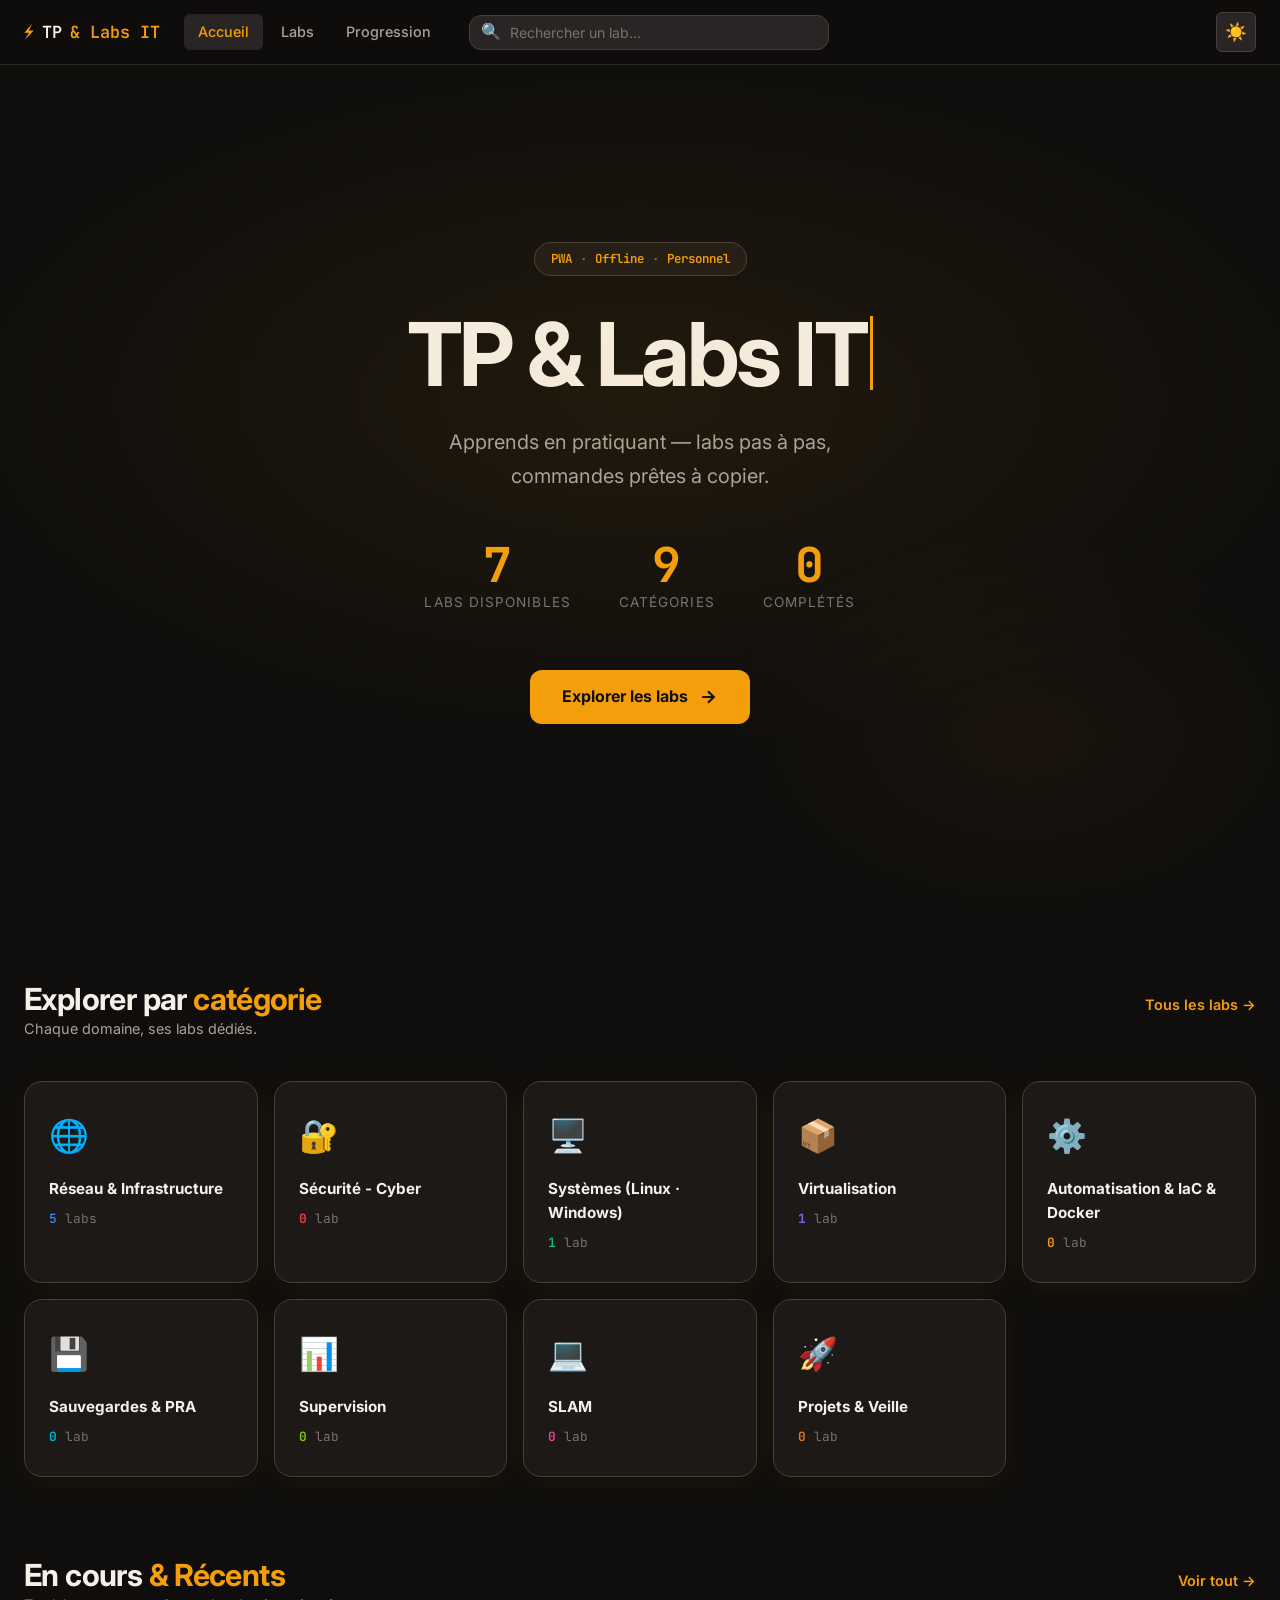
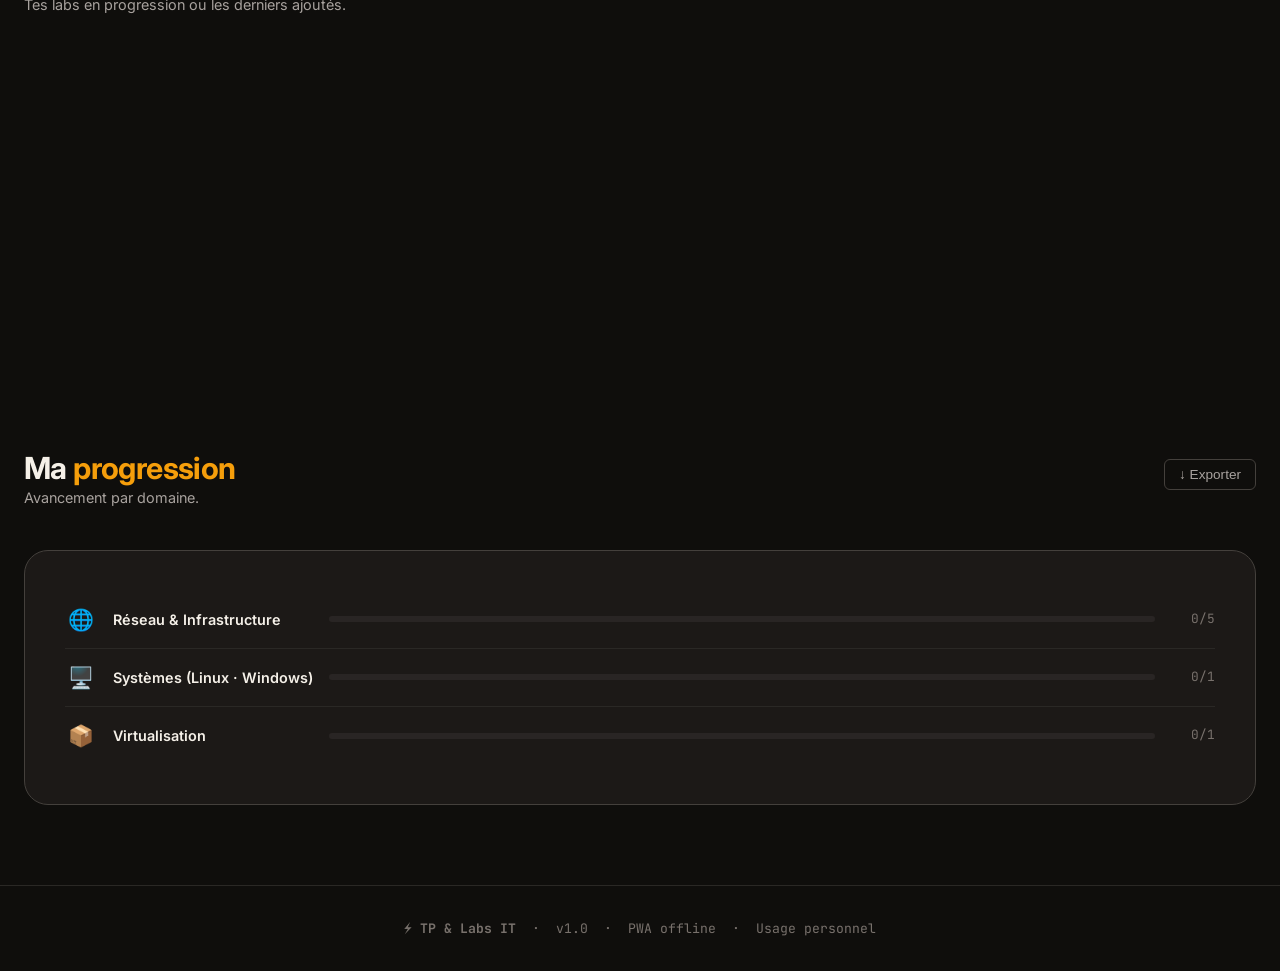
==== index.html @ 386a134f "Add files via upload" ====
<!DOCTYPE html>
<html lang="fr" data-theme="dark">
<head>
  <meta charset="UTF-8">
  <meta name="viewport" content="width=device-width, initial-scale=1.0">
  <title>TP & Labs IT</title>
  <meta name="description" content="Gérer et suivre tes travaux pratiques informatiques — labs pas à pas, commandes prêtes à copier.">
  <meta name="theme-color" content="#0F0E0C">

  <!-- PWA -->
  <link rel="manifest" href="manifest.json">
  <link rel="apple-touch-icon" href="icons/icon-192.png">

  <!-- Fonts -->
  <link rel="preconnect" href="https://fonts.googleapis.com">
  <link rel="preconnect" href="https://fonts.gstatic.com" crossorigin>
  <link href="https://fonts.googleapis.com/css2?family=Inter:wght@400;500;600;700&family=JetBrains+Mono:wght@400;600&display=swap" rel="stylesheet">

  <link rel="stylesheet" href="style.css">
</head>
<body>

  <!-- ── Navigation ── -->
  <nav class="nav" role="navigation" aria-label="Navigation principale">
    <div class="nav-inner">
      <a href="index.html" class="nav-logo" aria-label="TP & Labs IT — Accueil">
        ⚡ <span>TP</span> & Labs IT
      </a>
      <ul class="nav-links" role="list">
        <li><a href="index.html" class="active" aria-current="page">Accueil</a></li>
        <li><a href="labs.html">Labs</a></li>
        <li><a href="labs.html#progression">Progression</a></li>
      </ul>
      <div class="nav-search">
        <span class="nav-search-icon" aria-hidden="true">🔍</span>
        <input type="search" placeholder="Rechercher un lab..." aria-label="Recherche globale" readonly>
      </div>
      <div class="nav-actions">
        <button class="btn-theme" aria-label="Basculer le thème">☀️</button>
      </div>
    </div>
  </nav>

  <!-- ── Hero ── -->
  <section class="hero" aria-labelledby="hero-title">
    <div class="hero-bg" aria-hidden="true"></div>

    <div class="hero-badge" role="note">
      <span>PWA</span> · <span>Offline</span> · <span>Personnel</span>
    </div>

    <h1 class="hero-title" id="hero-title">
      <span id="typewriter-target"></span><span class="hero-cursor" aria-hidden="true"></span>
    </h1>

    <p class="hero-sub">
      Apprends en pratiquant — labs pas à pas,<br>commandes prêtes à copier.
    </p>

    <div class="hero-stats" role="region" aria-label="Statistiques">
      <div class="hero-stat">
        <span class="hero-stat-num" aria-label="Nombre de labs">0</span>
        <span class="hero-stat-label">Labs disponibles</span>
      </div>
      <div class="hero-stat">
        <span class="hero-stat-num" aria-label="Nombre de catégories">0</span>
        <span class="hero-stat-label">Catégories</span>
      </div>
      <div class="hero-stat">
        <span class="hero-stat-num" aria-label="Labs complétés">0</span>
        <span class="hero-stat-label">Complétés</span>
      </div>
    </div>

    <a href="labs.html" class="hero-cta">
      Explorer les labs
      <svg width="20" height="20" viewBox="0 0 24 24" fill="none" stroke="currentColor" stroke-width="2.5" aria-hidden="true">
        <path d="M5 12h14M12 5l7 7-7 7"/>
      </svg>
    </a>
  </section>

  <!-- ── Section Catégories ── -->
  <section class="section" aria-labelledby="cat-title">
    <div class="section-header">
      <div>
        <h2 class="section-title" id="cat-title">Explorer par <span>catégorie</span></h2>
        <p class="section-subtitle">Chaque domaine, ses labs dédiés.</p>
      </div>
      <a href="labs.html" class="section-link">Tous les labs →</a>
    </div>
    <div class="cat-grid" id="cat-grid" role="list" aria-label="Catégories de labs"></div>
  </section>

  <!-- ── Section En cours / Récents ── -->
  <section class="section" aria-labelledby="recent-title" style="padding-top:0">
    <div class="section-header">
      <div>
        <h2 class="section-title" id="recent-title">En cours <span>&amp; Récents</span></h2>
        <p class="section-subtitle">Tes labs en progression ou les derniers ajoutés.</p>
      </div>
      <a href="labs.html" class="section-link">Voir tout →</a>
    </div>
    <div class="recent-grid" id="recent-grid" role="list" aria-label="Labs récents"></div>
  </section>

  <!-- ── Section Progression ── -->
  <section class="section" id="progression" aria-labelledby="prog-title" style="padding-top:0">
    <div class="section-header">
      <div>
        <h2 class="section-title" id="prog-title">Ma <span>progression</span></h2>
        <p class="section-subtitle">Avancement par domaine.</p>
      </div>
      <button onclick="exportProgress()" style="background:none;border:1px solid var(--border);border-radius:6px;padding:7px 14px;color:var(--text-secondary);cursor:pointer;font-size:0.85rem;transition:all 0.2s" onmouseover="this.style.borderColor='var(--accent)';this.style.color='var(--accent)'" onmouseout="this.style.borderColor='var(--border)';this.style.color='var(--text-secondary)'">
        ↓ Exporter
      </button>
    </div>
    <div class="progression-section" role="region" aria-label="Progression par catégorie">
      <div id="prog-list"></div>
    </div>
  </section>

  <!-- ── Footer ── -->
  <footer class="footer" role="contentinfo">
    <p>⚡ <strong>TP & Labs IT</strong> &nbsp;·&nbsp; v1.0 &nbsp;·&nbsp; PWA offline &nbsp;·&nbsp; Usage personnel</p>
  </footer>

  <!-- ── Search Overlay ── -->
  <div class="search-overlay" id="search-overlay" role="dialog" aria-modal="true" aria-label="Recherche">
    <div class="search-box">
      <div class="search-input-row">
        <span aria-hidden="true">🔍</span>
        <input type="search" id="search-input-overlay" placeholder="Rechercher un lab, une commande, un tag..." aria-label="Recherche de labs">
        <button onclick="closeSearch()" style="background:none;border:none;color:var(--text-muted);cursor:pointer;font-size:0.8rem;padding:4px 8px" aria-label="Fermer la recherche">ESC</button>
      </div>
      <div class="search-results" id="search-results" role="listbox">
        <div class="search-empty">Tape un mot-clé pour rechercher un lab...</div>
      </div>
    </div>
  </div>

  <!-- ── Service Worker ── -->
  <script>
    if ('serviceWorker' in navigator) {
      navigator.serviceWorker.register('sw.js').catch(() => {});
    }
  </script>

  <script src="data.js"></script>
  <script src="script.js"></script>
</body>
</html>
---- style.css ----
/* ============================================================
   TP & LABS IT — style.css
   Palette Ambre · Dashboard Neo-Modern
   ============================================================ */

/* ── Google Fonts ── */
@import url('https://fonts.googleapis.com/css2?family=Inter:wght@400;500;600;700&family=JetBrains+Mono:wght@400;600&display=swap');

/* ── Variables : MODE NUIT (défaut) ── */
:root {
  --accent:         #F59E0B;
  --accent-dark:    #D97706;
  --accent-light:   #FCD34D;
  --accent-glow:    rgba(245, 158, 11, 0.15);
  --accent-glow-md: rgba(245, 158, 11, 0.25);

  --bg-main:        #0F0E0C;
  --bg-card:        #1C1917;
  --bg-secondary:   #292524;
  --bg-code:        #1C1917;

  --border:         #44403C;
  --border-subtle:  #2A2825;

  --text-primary:   #F5F0E8;
  --text-secondary: #A8A29E;
  --text-muted:     #78716C;
  --text-code:      #F59E0B;

  --shadow-card:    0 4px 24px rgba(245,158,11,0.08), 0 1px 4px rgba(0,0,0,0.4);
  --shadow-hover:   0 12px 40px rgba(245,158,11,0.18), 0 4px 12px rgba(0,0,0,0.5);
  --shadow-glow:    0 0 0 2px rgba(245,158,11,0.35);

  --radius-sm:  6px;
  --radius-md:  12px;
  --radius-lg:  18px;
  --radius-xl:  24px;

  --transition: 0.4s ease;

  --cat-reseau:         #3B82F6;
  --cat-securite:       #EF4444;
  --cat-systemes:       #10B981;
  --cat-virtualisation: #8B5CF6;
  --cat-automatisation: #F59E0B;
  --cat-sauvegardes:    #06B6D4;
  --cat-supervision:    #84CC16;
  --cat-slam:           #EC4899;
  --cat-projets:        #F97316;
}

/* ── MODE JOUR ── */
[data-theme="light"] {
  --bg-main:        #FFFBEB;
  --bg-card:        #FFFFFF;
  --bg-secondary:   #FEF3C7;
  --bg-code:        #1C1917;

  --border:         #E7E5E4;
  --border-subtle:  #F0EDE8;

  --text-primary:   #1C1917;
  --text-secondary: #78716C;
  --text-muted:     #A8A29E;

  --shadow-card:    0 4px 24px rgba(245,158,11,0.08), 0 1px 4px rgba(0,0,0,0.06);
  --shadow-hover:   0 12px 40px rgba(245,158,11,0.14), 0 4px 12px rgba(0,0,0,0.1);
  --accent:         #D97706;
  --accent-light:   #F59E0B;
}

/* ── Reset ── */
*, *::before, *::after { box-sizing: border-box; margin: 0; padding: 0; }

html { scroll-behavior: smooth; }

body {
  font-family: 'Inter', sans-serif;
  background: var(--bg-main);
  color: var(--text-primary);
  transition: background var(--transition), color var(--transition);
  line-height: 1.6;
  min-height: 100vh;
}

/* ── Scrollbar ── */
::-webkit-scrollbar { width: 6px; height: 6px; }
::-webkit-scrollbar-track { background: var(--bg-secondary); }
::-webkit-scrollbar-thumb { background: var(--border); border-radius: 99px; }
::-webkit-scrollbar-thumb:hover { background: var(--accent); }

/* ── Typography ── */
h1, h2, h3, h4 { font-weight: 700; line-height: 1.2; letter-spacing: -0.02em; }
h1 { font-size: clamp(2.2rem, 5vw, 4rem); }
h2 { font-size: clamp(1.5rem, 3vw, 2.2rem); }
h3 { font-size: clamp(1.1rem, 2vw, 1.4rem); }

code, .mono { font-family: 'JetBrains Mono', monospace; }

a { color: var(--accent); text-decoration: none; }
a:hover { text-decoration: underline; }

/* ── Focus visible ── */
:focus-visible { outline: 2px solid var(--accent); outline-offset: 3px; border-radius: 4px; }

/* ─────────────────────────────────────────
   NAVIGATION
───────────────────────────────────────── */
.nav {
  position: sticky;
  top: 0;
  z-index: 100;
  background: rgba(15, 14, 12, 0.85);
  backdrop-filter: blur(12px);
  -webkit-backdrop-filter: blur(12px);
  border-bottom: 1px solid var(--border-subtle);
  transition: background var(--transition), border-color var(--transition);
}

[data-theme="light"] .nav {
  background: rgba(255, 251, 235, 0.9);
}

.nav-inner {
  max-width: 1400px;
  margin: 0 auto;
  padding: 0 24px;
  height: 64px;
  display: flex;
  align-items: center;
  gap: 24px;
}

.nav-logo {
  font-family: 'JetBrains Mono', monospace;
  font-weight: 600;
  font-size: 1.05rem;
  color: var(--accent);
  white-space: nowrap;
  text-decoration: none;
  display: flex;
  align-items: center;
  gap: 8px;
}

.nav-logo span { color: var(--text-primary); }

.nav-links {
  display: flex;
  gap: 4px;
  list-style: none;
}

.nav-links a {
  display: block;
  padding: 6px 14px;
  border-radius: var(--radius-sm);
  color: var(--text-secondary);
  font-size: 0.9rem;
  font-weight: 500;
  transition: all 0.2s;
  text-decoration: none;
}

.nav-links a:hover,
.nav-links a.active {
  color: var(--text-primary);
  background: var(--bg-secondary);
}

.nav-links a.active { color: var(--accent); }

.nav-search {
  flex: 1;
  max-width: 360px;
  position: relative;
}

.nav-search input {
  width: 100%;
  background: var(--bg-secondary);
  border: 1px solid var(--border);
  border-radius: var(--radius-md);
  padding: 8px 16px 8px 40px;
  color: var(--text-primary);
  font-family: 'Inter', sans-serif;
  font-size: 0.88rem;
  transition: all 0.2s;
}

.nav-search input:focus {
  outline: none;
  border-color: var(--accent);
  box-shadow: var(--shadow-glow);
}

.nav-search input::placeholder { color: var(--text-muted); }

.nav-search-icon {
  position: absolute;
  left: 12px;
  top: 50%;
  transform: translateY(-50%);
  color: var(--text-muted);
  pointer-events: none;
  font-size: 1rem;
}

.nav-actions { display: flex; align-items: center; gap: 8px; margin-left: auto; }

.btn-theme {
  width: 40px;
  height: 40px;
  border-radius: var(--radius-sm);
  border: 1px solid var(--border);
  background: var(--bg-secondary);
  color: var(--text-secondary);
  cursor: pointer;
  display: flex;
  align-items: center;
  justify-content: center;
  font-size: 1.1rem;
  transition: all 0.2s;
  aria-label: "Basculer le thème";
}

.btn-theme:hover { border-color: var(--accent); color: var(--accent); }

/* ─────────────────────────────────────────
   HERO
───────────────────────────────────────── */
.hero {
  min-height: calc(100vh - 64px);
  display: flex;
  flex-direction: column;
  justify-content: center;
  align-items: center;
  text-align: center;
  padding: 80px 24px;
  position: relative;
  overflow: hidden;
}

.hero-bg {
  position: absolute;
  inset: 0;
  background: radial-gradient(ellipse 80% 60% at 50% 40%, rgba(245,158,11,0.08) 0%, transparent 70%),
              radial-gradient(ellipse 40% 40% at 80% 80%, rgba(217,119,6,0.05) 0%, transparent 60%);
  pointer-events: none;
}

[data-theme="light"] .hero-bg {
  background: radial-gradient(ellipse 80% 60% at 50% 40%, rgba(245,158,11,0.12) 0%, transparent 70%);
}

.hero-badge {
  display: inline-flex;
  align-items: center;
  gap: 8px;
  background: var(--bg-card);
  border: 1px solid var(--border);
  border-radius: 99px;
  padding: 6px 16px;
  font-family: 'JetBrains Mono', monospace;
  font-size: 0.78rem;
  color: var(--text-muted);
  margin-bottom: 32px;
}

.hero-badge span { color: var(--accent); font-weight: 600; }

.hero-title {
  font-size: clamp(2.8rem, 7vw, 5.5rem);
  font-weight: 700;
  letter-spacing: -0.04em;
  line-height: 1.05;
  margin-bottom: 20px;
  min-height: 1.1em;
}

.hero-title .accent { color: var(--accent); }
.hero-cursor {
  display: inline-block;
  width: 3px;
  height: 0.85em;
  background: var(--accent);
  margin-left: 4px;
  vertical-align: -0.05em;
  animation: blink 1s steps(1) infinite;
}

@keyframes blink { 0%, 100% { opacity: 1; } 50% { opacity: 0; } }

.hero-sub {
  font-size: clamp(1rem, 2vw, 1.25rem);
  color: var(--text-secondary);
  max-width: 560px;
  margin: 0 auto 48px;
  line-height: 1.7;
}

.hero-stats {
  display: flex;
  gap: 48px;
  justify-content: center;
  margin-bottom: 56px;
  flex-wrap: wrap;
}

.hero-stat {
  text-align: center;
}

.hero-stat-num {
  font-size: clamp(2rem, 4vw, 3rem);
  font-weight: 700;
  color: var(--accent);
  font-family: 'JetBrains Mono', monospace;
  display: block;
  line-height: 1;
}

.hero-stat-label {
  font-size: 0.85rem;
  color: var(--text-muted);
  margin-top: 4px;
  text-transform: uppercase;
  letter-spacing: 0.08em;
}

.hero-cta {
  display: inline-flex;
  align-items: center;
  gap: 10px;
  background: var(--accent);
  color: #0F0E0C;
  font-weight: 700;
  font-size: 1rem;
  padding: 14px 32px;
  border-radius: var(--radius-md);
  border: none;
  cursor: pointer;
  transition: all 0.25s;
  text-decoration: none;
}

.hero-cta:hover {
  background: var(--accent-light);
  transform: translateY(-2px);
  box-shadow: 0 8px 24px rgba(245,158,11,0.35);
  text-decoration: none;
}

.hero-cta svg { transition: transform 0.25s; }
.hero-cta:hover svg { transform: translateX(4px); }

/* ─────────────────────────────────────────
   SECTIONS GÉNÉRIQUES
───────────────────────────────────────── */
.section {
  max-width: 1400px;
  margin: 0 auto;
  padding: 80px 24px;
}

.section-header {
  display: flex;
  align-items: baseline;
  justify-content: space-between;
  margin-bottom: 40px;
  gap: 16px;
  flex-wrap: wrap;
}

.section-title {
  font-size: clamp(1.4rem, 3vw, 1.9rem);
  font-weight: 700;
}

.section-title span { color: var(--accent); }

.section-subtitle {
  color: var(--text-secondary);
  font-size: 0.9rem;
}

.section-link {
  color: var(--accent);
  font-size: 0.9rem;
  font-weight: 600;
  white-space: nowrap;
  display: flex;
  align-items: center;
  gap: 4px;
  transition: gap 0.2s;
}

.section-link:hover { gap: 8px; text-decoration: none; }

/* ─────────────────────────────────────────
   GRILLE CATÉGORIES
───────────────────────────────────────── */
.cat-grid {
  display: grid;
  grid-template-columns: repeat(auto-fill, minmax(220px, 1fr));
  gap: 16px;
}

.cat-card {
  background: var(--bg-card);
  border: 1px solid var(--border);
  border-radius: var(--radius-lg);
  padding: 28px 24px;
  cursor: pointer;
  transition: all 0.3s cubic-bezier(0.34, 1.56, 0.64, 1);
  position: relative;
  overflow: hidden;
  text-decoration: none;
  display: block;
  box-shadow: var(--shadow-card);
}

.cat-card::before {
  content: '';
  position: absolute;
  top: 0; left: 0; right: 0;
  height: 3px;
  background: var(--cat-color, var(--accent));
  opacity: 0;
  transition: opacity 0.3s;
}

.cat-card:hover {
  transform: translateY(-4px) scale(1.01);
  box-shadow: var(--shadow-hover);
  border-color: var(--cat-color, var(--accent));
  text-decoration: none;
}

.cat-card:hover::before { opacity: 1; }

.cat-card-icon {
  font-size: 2rem;
  margin-bottom: 16px;
  display: block;
}

.cat-card-name {
  font-weight: 700;
  font-size: 0.95rem;
  margin-bottom: 8px;
  color: var(--text-primary);
}

.cat-card-count {
  font-family: 'JetBrains Mono', monospace;
  font-size: 0.8rem;
  color: var(--text-muted);
}

.cat-card-count strong {
  color: var(--cat-color, var(--accent));
  font-weight: 600;
}

/* stagger animation */
.cat-card { opacity: 0; transform: translateY(20px); }
.cat-card.visible { opacity: 1; transform: translateY(0); transition: opacity 0.5s ease, transform 0.5s ease, box-shadow 0.3s, border-color 0.3s; }

/* ─────────────────────────────────────────
   CARDS LABS (accueil "en cours")
───────────────────────────────────────── */
.recent-grid {
  display: grid;
  grid-template-columns: repeat(auto-fill, minmax(300px, 1fr));
  gap: 20px;
}

.lab-card {
  background: var(--bg-card);
  border: 1px solid var(--border);
  border-radius: var(--radius-lg);
  padding: 24px;
  cursor: pointer;
  transition: all 0.3s ease;
  box-shadow: var(--shadow-card);
  position: relative;
  overflow: hidden;
  opacity: 0;
  transform: translateY(20px);
}

.lab-card.visible {
  opacity: 1;
  transform: translateY(0);
  transition: opacity 0.5s ease, transform 0.5s ease, box-shadow 0.3s, border-color 0.3s;
}

.lab-card:hover {
  transform: translateY(-4px);
  box-shadow: var(--shadow-hover);
}

.lab-card-header {
  display: flex;
  align-items: flex-start;
  justify-content: space-between;
  gap: 12px;
  margin-bottom: 16px;
}

.lab-badge {
  display: inline-flex;
  align-items: center;
  gap: 5px;
  font-family: 'JetBrains Mono', monospace;
  font-size: 0.72rem;
  font-weight: 600;
  padding: 4px 10px;
  border-radius: 99px;
  background: color-mix(in srgb, var(--cat-color, var(--accent)) 15%, transparent);
  color: var(--cat-color, var(--accent));
  white-space: nowrap;
}

.lab-title {
  font-size: 1rem;
  font-weight: 700;
  margin-bottom: 8px;
  line-height: 1.3;
}

.lab-desc {
  font-size: 0.85rem;
  color: var(--text-secondary);
  line-height: 1.6;
  margin-bottom: 16px;
  display: -webkit-box;
  -webkit-line-clamp: 2;
  -webkit-box-orient: vertical;
  overflow: hidden;
}

.lab-meta {
  display: flex;
  gap: 12px;
  font-size: 0.78rem;
  color: var(--text-muted);
  font-family: 'JetBrains Mono', monospace;
  margin-bottom: 16px;
  flex-wrap: wrap;
}

.lab-meta span { display: flex; align-items: center; gap: 4px; }

.lab-progress-bar {
  height: 4px;
  background: var(--bg-secondary);
  border-radius: 99px;
  overflow: hidden;
  margin-bottom: 8px;
}

.lab-progress-fill {
  height: 100%;
  background: var(--cat-color, var(--accent));
  border-radius: 99px;
  transition: width 0.6s ease;
}

.lab-progress-label {
  font-size: 0.75rem;
  color: var(--text-muted);
  font-family: 'JetBrains Mono', monospace;
}

.lab-card-footer {
  display: flex;
  align-items: center;
  justify-content: space-between;
  margin-top: 16px;
  gap: 8px;
}

.tags-list {
  display: flex;
  gap: 6px;
  flex-wrap: wrap;
}

.tag {
  font-family: 'JetBrains Mono', monospace;
  font-size: 0.7rem;
  padding: 2px 8px;
  background: var(--bg-secondary);
  border: 1px solid var(--border);
  border-radius: 4px;
  color: var(--text-muted);
  cursor: pointer;
  transition: all 0.2s;
}

.tag:hover { border-color: var(--accent); color: var(--accent); }

.badge-done {
  display: inline-flex;
  align-items: center;
  gap: 4px;
  font-size: 0.75rem;
  font-weight: 700;
  color: #10B981;
  background: rgba(16, 185, 129, 0.1);
  border: 1px solid rgba(16, 185, 129, 0.2);
  border-radius: 99px;
  padding: 3px 10px;
  font-family: 'JetBrains Mono', monospace;
}

/* ─────────────────────────────────────────
   SECTION PROGRESSION ACCUEIL
───────────────────────────────────────── */
.progression-section {
  background: var(--bg-card);
  border: 1px solid var(--border);
  border-radius: var(--radius-xl);
  padding: 40px;
}

.prog-cat-item {
  display: flex;
  align-items: center;
  gap: 16px;
  padding: 12px 0;
  border-bottom: 1px solid var(--border-subtle);
}

.prog-cat-item:last-child { border-bottom: none; }

.prog-cat-icon { font-size: 1.3rem; width: 32px; text-align: center; flex-shrink: 0; }

.prog-cat-name {
  font-size: 0.9rem;
  font-weight: 600;
  min-width: 200px;
  color: var(--text-primary);
}

.prog-cat-bar {
  flex: 1;
  height: 6px;
  background: var(--bg-secondary);
  border-radius: 99px;
  overflow: hidden;
}

.prog-cat-fill {
  height: 100%;
  border-radius: 99px;
  width: 0;
  transition: width 1s cubic-bezier(0.34, 1.2, 0.64, 1);
}

.prog-cat-pct {
  font-family: 'JetBrains Mono', monospace;
  font-size: 0.8rem;
  color: var(--text-muted);
  min-width: 44px;
  text-align: right;
}

/* ─────────────────────────────────────────
   FOOTER
───────────────────────────────────────── */
.footer {
  border-top: 1px solid var(--border-subtle);
  padding: 32px 24px;
  text-align: center;
  color: var(--text-muted);
  font-size: 0.82rem;
  font-family: 'JetBrains Mono', monospace;
}

.footer a { color: var(--accent); }

/* ─────────────────────────────────────────
   PAGE LABS — layout
───────────────────────────────────────── */
.labs-layout {
  display: flex;
  min-height: calc(100vh - 64px);
  max-width: 1400px;
  margin: 0 auto;
  padding: 0 24px;
  gap: 24px;
}

/* Sidebar filtres */
.sidebar {
  width: 260px;
  flex-shrink: 0;
  padding: 24px 0;
  position: sticky;
  top: 64px;
  height: calc(100vh - 64px);
  overflow-y: auto;
}

.sidebar-section {
  margin-bottom: 28px;
}

.sidebar-title {
  font-size: 0.72rem;
  font-weight: 600;
  text-transform: uppercase;
  letter-spacing: 0.1em;
  color: var(--text-muted);
  font-family: 'JetBrains Mono', monospace;
  margin-bottom: 12px;
}

.filter-item {
  display: flex;
  align-items: center;
  gap: 10px;
  padding: 7px 10px;
  border-radius: var(--radius-sm);
  cursor: pointer;
  transition: background 0.2s;
  user-select: none;
}

.filter-item:hover { background: var(--bg-secondary); }

.filter-item input[type="checkbox"] {
  appearance: none;
  width: 16px;
  height: 16px;
  border: 2px solid var(--border);
  border-radius: 4px;
  cursor: pointer;
  flex-shrink: 0;
  transition: all 0.2s;
  position: relative;
}

.filter-item input[type="checkbox"]:checked {
  background: var(--cat-color, var(--accent));
  border-color: var(--cat-color, var(--accent));
}

.filter-item input[type="checkbox"]:checked::after {
  content: '✓';
  position: absolute;
  top: 50%; left: 50%;
  transform: translate(-50%, -50%);
  color: white;
  font-size: 0.6rem;
  font-weight: 700;
}

.filter-dot {
  width: 8px; height: 8px;
  border-radius: 50%;
  flex-shrink: 0;
}

.filter-label {
  font-size: 0.85rem;
  color: var(--text-secondary);
  flex: 1;
}

.filter-count {
  font-family: 'JetBrains Mono', monospace;
  font-size: 0.72rem;
  color: var(--text-muted);
  background: var(--bg-secondary);
  padding: 1px 7px;
  border-radius: 99px;
}

.filter-select {
  width: 100%;
  background: var(--bg-secondary);
  border: 1px solid var(--border);
  border-radius: var(--radius-sm);
  padding: 7px 12px;
  color: var(--text-primary);
  font-family: 'Inter', sans-serif;
  font-size: 0.85rem;
  cursor: pointer;
  transition: border-color 0.2s;
}

.filter-select:focus { outline: none; border-color: var(--accent); }

/* Main labs */
.labs-main {
  flex: 1;
  min-width: 0;
  padding: 24px 0;
}

.labs-toolbar {
  display: flex;
  align-items: center;
  justify-content: space-between;
  margin-bottom: 24px;
  gap: 12px;
  flex-wrap: wrap;
}

.labs-count {
  font-family: 'JetBrains Mono', monospace;
  font-size: 0.82rem;
  color: var(--text-muted);
}

.labs-count strong { color: var(--accent); }

.sort-select {
  background: var(--bg-card);
  border: 1px solid var(--border);
  border-radius: var(--radius-sm);
  padding: 7px 12px;
  color: var(--text-secondary);
  font-size: 0.85rem;
  cursor: pointer;
  font-family: 'Inter', sans-serif;
}

.labs-grid {
  display: grid;
  grid-template-columns: repeat(auto-fill, minmax(280px, 1fr));
  gap: 18px;
}

.btn-open {
  display: inline-flex;
  align-items: center;
  gap: 6px;
  font-size: 0.82rem;
  font-weight: 600;
  color: var(--accent);
  background: color-mix(in srgb, var(--accent) 10%, transparent);
  border: 1px solid color-mix(in srgb, var(--accent) 25%, transparent);
  border-radius: var(--radius-sm);
  padding: 6px 14px;
  cursor: pointer;
  transition: all 0.2s;
  white-space: nowrap;
}

.btn-open:hover {
  background: var(--accent);
  color: #0F0E0C;
}

/* ─────────────────────────────────────────
   PANEL DÉTAIL LAB
───────────────────────────────────────── */
.detail-panel {
  position: fixed;
  top: 64px;
  right: 0;
  width: min(720px, 100%);
  height: calc(100vh - 64px);
  background: var(--bg-main);
  border-left: 1px solid var(--border);
  z-index: 200;
  overflow-y: auto;
  transform: translateX(100%);
  transition: transform 0.35s cubic-bezier(0.4, 0, 0.2, 1);
  box-shadow: -8px 0 40px rgba(0,0,0,0.4);
}

.detail-panel.open { transform: translateX(0); }

.detail-overlay {
  position: fixed;
  inset: 0;
  background: rgba(0,0,0,0.5);
  z-index: 190;
  opacity: 0;
  pointer-events: none;
  transition: opacity 0.35s;
}

.detail-overlay.open { opacity: 1; pointer-events: all; }

.detail-header {
  position: sticky;
  top: 0;
  background: var(--bg-main);
  border-bottom: 1px solid var(--border);
  padding: 20px 28px;
  z-index: 10;
}

.detail-close {
  background: var(--bg-secondary);
  border: 1px solid var(--border);
  color: var(--text-secondary);
  border-radius: var(--radius-sm);
  width: 36px; height: 36px;
  cursor: pointer;
  display: flex;
  align-items: center;
  justify-content: center;
  font-size: 1rem;
  transition: all 0.2s;
  float: right;
  margin-left: 12px;
}

.detail-close:hover { color: var(--text-primary); border-color: var(--accent); }

.detail-title-row {
  display: flex;
  align-items: flex-start;
  gap: 12px;
  margin-bottom: 12px;
}

.detail-title {
  font-size: 1.3rem;
  font-weight: 700;
  line-height: 1.3;
  flex: 1;
}

.detail-meta-row {
  display: flex;
  gap: 10px;
  flex-wrap: wrap;
  align-items: center;
}

.meta-chip {
  display: inline-flex;
  align-items: center;
  gap: 5px;
  font-family: 'JetBrains Mono', monospace;
  font-size: 0.75rem;
  padding: 4px 10px;
  background: var(--bg-secondary);
  border: 1px solid var(--border);
  border-radius: 99px;
  color: var(--text-muted);
}

.btn-complete {
  margin-top: 12px;
  display: inline-flex;
  align-items: center;
  gap: 8px;
  background: var(--accent);
  color: #0F0E0C;
  font-weight: 700;
  font-size: 0.85rem;
  padding: 9px 20px;
  border-radius: var(--radius-sm);
  border: none;
  cursor: pointer;
  transition: all 0.2s;
  opacity: 0.4;
  pointer-events: none;
}

.btn-complete.enabled { opacity: 1; pointer-events: all; }
.btn-complete.enabled:hover { background: var(--accent-light); transform: translateY(-1px); }
.btn-complete.done { background: #10B981; color: white; }

.detail-body { padding: 28px; }

/* Sections dans le détail */
.detail-section {
  margin-bottom: 36px;
}

.detail-section-title {
  font-family: 'JetBrains Mono', monospace;
  font-size: 0.75rem;
  font-weight: 600;
  text-transform: uppercase;
  letter-spacing: 0.1em;
  color: var(--text-muted);
  margin-bottom: 14px;
  display: flex;
  align-items: center;
  gap: 8px;
}

.detail-section-title::after {
  content: '';
  flex: 1;
  height: 1px;
  background: var(--border-subtle);
}

/* Objectifs */
.objectifs-list { list-style: none; }
.objectifs-list li {
  display: flex;
  gap: 10px;
  padding: 6px 0;
  font-size: 0.9rem;
  color: var(--text-secondary);
}

.objectifs-list li::before {
  content: '✓';
  color: var(--accent);
  font-weight: 700;
  flex-shrink: 0;
  margin-top: 1px;
}

/* Prérequis */
.prereq-list { list-style: none; display: flex; flex-direction: column; gap: 8px; }
.prereq-item {
  display: flex;
  align-items: center;
  gap: 10px;
  background: var(--bg-secondary);
  border: 1px solid var(--border);
  border-radius: var(--radius-sm);
  padding: 9px 14px;
  font-size: 0.87rem;
}

.prereq-type {
  font-family: 'JetBrains Mono', monospace;
  font-size: 0.7rem;
  color: var(--text-muted);
  background: var(--bg-card);
  border: 1px solid var(--border);
  border-radius: 4px;
  padding: 1px 6px;
  white-space: nowrap;
}

.prereq-name { flex: 1; color: var(--text-secondary); }
.prereq-name a { color: var(--accent); text-decoration: none; }

/* Schéma réseau */
.schema-container {
  background: #0A0908;
  border: 1px solid var(--border);
  border-radius: var(--radius-md);
  padding: 20px;
  overflow: auto;
  max-height: 300px;
}

/* Étapes */
.step-block {
  background: var(--bg-card);
  border: 1px solid var(--border);
  border-radius: var(--radius-md);
  overflow: hidden;
  margin-bottom: 16px;
}

.step-header {
  display: flex;
  align-items: center;
  gap: 14px;
  padding: 16px 20px;
  border-bottom: 1px solid var(--border-subtle);
}

.step-num {
  width: 28px; height: 28px;
  border-radius: 50%;
  background: var(--accent);
  color: #0F0E0C;
  font-weight: 700;
  font-size: 0.82rem;
  display: flex;
  align-items: center;
  justify-content: center;
  flex-shrink: 0;
  font-family: 'JetBrains Mono', monospace;
}

.step-title { font-weight: 600; font-size: 0.95rem; }

.step-body { padding: 16px 20px; }

.step-contexte {
  font-size: 0.88rem;
  color: var(--text-secondary);
  line-height: 1.7;
  margin-bottom: 16px;
}

/* Blocs de commandes */
.cmd-block {
  background: var(--bg-code);
  border: 1px solid var(--border);
  border-radius: var(--radius-md);
  overflow: hidden;
  margin-bottom: 10px;
}

.cmd-top {
  display: flex;
  align-items: center;
  justify-content: space-between;
  padding: 8px 14px;
  border-bottom: 1px solid #2A2825;
  gap: 12px;
}

.cmd-os-badge {
  font-family: 'JetBrains Mono', monospace;
  font-size: 0.72rem;
  padding: 2px 8px;
  border-radius: 4px;
  border: 1px solid #3A3835;
  color: #A8A29E;
}

.cmd-comment { font-size: 0.78rem; color: #78716C; flex: 1; }

.btn-copy {
  font-family: 'JetBrains Mono', monospace;
  font-size: 0.72rem;
  padding: 3px 10px;
  background: #2A2825;
  border: 1px solid #3A3835;
  border-radius: 4px;
  color: #A8A29E;
  cursor: pointer;
  transition: all 0.2s;
  white-space: nowrap;
}

.btn-copy:hover { border-color: var(--accent); color: var(--accent); }
.btn-copy.copied { color: #10B981; border-color: #10B981; }

.cmd-line {
  padding: 12px 14px;
  font-family: 'JetBrains Mono', monospace;
  font-size: 0.88rem;
  color: #F59E0B;
  overflow-x: auto;
  white-space: pre;
}

/* Erreurs courantes — accordion */
.errors-accordion {
  margin-top: 14px;
}

.errors-toggle {
  display: flex;
  align-items: center;
  gap: 8px;
  background: rgba(239, 68, 68, 0.06);
  border: 1px solid rgba(239, 68, 68, 0.15);
  border-radius: var(--radius-sm);
  padding: 8px 14px;
  cursor: pointer;
  font-size: 0.83rem;
  color: #EF4444;
  font-weight: 600;
  width: 100%;
  text-align: left;
  transition: background 0.2s;
}

.errors-toggle:hover { background: rgba(239, 68, 68, 0.1); }

.errors-toggle svg { transition: transform 0.2s; }
.errors-toggle.open svg { transform: rotate(180deg); }

.errors-body {
  display: none;
  padding: 12px 0 0;
  gap: 8px;
  flex-direction: column;
}

.errors-body.open { display: flex; }

.error-item {
  background: var(--bg-secondary);
  border: 1px solid var(--border);
  border-left: 3px solid #EF4444;
  border-radius: var(--radius-sm);
  padding: 12px 14px;
  font-size: 0.83rem;
}

.error-symptome { color: #EF4444; font-weight: 600; margin-bottom: 4px; }
.error-cause { color: var(--text-muted); margin-bottom: 4px; }
.error-solution { color: var(--text-secondary); }
.error-solution::before { content: '→ '; color: var(--accent); }

/* Checklist */
.checklist {
  list-style: none;
  display: flex;
  flex-direction: column;
  gap: 8px;
}

.check-item {
  display: flex;
  align-items: center;
  gap: 12px;
  padding: 12px 16px;
  background: var(--bg-card);
  border: 1px solid var(--border);
  border-radius: var(--radius-sm);
  cursor: pointer;
  transition: all 0.2s;
  user-select: none;
}

.check-item:hover { border-color: var(--accent); }

.check-item.checked {
  background: rgba(16, 185, 129, 0.06);
  border-color: rgba(16, 185, 129, 0.25);
}

.check-box {
  width: 20px; height: 20px;
  border: 2px solid var(--border);
  border-radius: 50%;
  flex-shrink: 0;
  display: flex;
  align-items: center;
  justify-content: center;
  transition: all 0.25s cubic-bezier(0.34, 1.56, 0.64, 1);
  font-size: 0.7rem;
  color: transparent;
}

.check-item.checked .check-box {
  background: #10B981;
  border-color: #10B981;
  color: white;
  transform: scale(1.1);
}

.check-text {
  font-size: 0.88rem;
  color: var(--text-secondary);
  transition: color 0.2s;
}

.check-item.checked .check-text {
  color: var(--text-muted);
  text-decoration: line-through;
}

.checklist-progress {
  margin-bottom: 14px;
}

.checklist-bar {
  height: 6px;
  background: var(--bg-secondary);
  border-radius: 99px;
  overflow: hidden;
  margin-bottom: 6px;
}

.checklist-fill {
  height: 100%;
  background: #10B981;
  border-radius: 99px;
  transition: width 0.5s ease;
}

.checklist-label {
  font-family: 'JetBrains Mono', monospace;
  font-size: 0.75rem;
  color: var(--text-muted);
}

/* Nav précédent/suivant */
.detail-nav {
  display: flex;
  gap: 12px;
  padding: 20px 28px;
  border-top: 1px solid var(--border);
  margin-top: 20px;
}

.detail-nav-btn {
  flex: 1;
  padding: 10px 16px;
  background: var(--bg-card);
  border: 1px solid var(--border);
  border-radius: var(--radius-sm);
  color: var(--text-secondary);
  font-size: 0.85rem;
  cursor: pointer;
  transition: all 0.2s;
  text-align: center;
  display: flex;
  align-items: center;
  gap: 6px;
  justify-content: center;
}

.detail-nav-btn:hover { border-color: var(--accent); color: var(--accent); }
.detail-nav-btn:disabled { opacity: 0.3; cursor: default; }
.detail-nav-btn:disabled:hover { border-color: var(--border); color: var(--text-secondary); }

/* ─────────────────────────────────────────
   CONFETTI (célébration)
───────────────────────────────────────── */
.confetti-piece {
  position: fixed;
  width: 8px; height: 8px;
  border-radius: 2px;
  pointer-events: none;
  z-index: 9999;
  animation: confetti-fall linear forwards;
}

@keyframes confetti-fall {
  0%   { transform: translateY(-20px) rotate(0deg); opacity: 1; }
  100% { transform: translateY(100vh) rotate(720deg); opacity: 0; }
}

/* ─────────────────────────────────────────
   SEARCH OVERLAY
───────────────────────────────────────── */
.search-overlay {
  position: fixed;
  inset: 0;
  background: rgba(0,0,0,0.7);
  z-index: 300;
  display: flex;
  align-items: flex-start;
  justify-content: center;
  padding-top: 80px;
  opacity: 0;
  pointer-events: none;
  transition: opacity 0.2s;
}

.search-overlay.open { opacity: 1; pointer-events: all; }

.search-box {
  background: var(--bg-card);
  border: 1px solid var(--border);
  border-radius: var(--radius-xl);
  width: 100%;
  max-width: 600px;
  margin: 0 24px;
  overflow: hidden;
  box-shadow: 0 24px 64px rgba(0,0,0,0.5);
}

.search-input-row {
  display: flex;
  align-items: center;
  padding: 16px 20px;
  gap: 12px;
  border-bottom: 1px solid var(--border);
}

.search-input-row input {
  flex: 1;
  background: transparent;
  border: none;
  color: var(--text-primary);
  font-size: 1.05rem;
  font-family: 'Inter', sans-serif;
}

.search-input-row input:focus { outline: none; }
.search-input-row input::placeholder { color: var(--text-muted); }

.search-results { max-height: 400px; overflow-y: auto; }

.search-result-item {
  display: flex;
  align-items: center;
  gap: 14px;
  padding: 12px 20px;
  cursor: pointer;
  transition: background 0.15s;
  border-bottom: 1px solid var(--border-subtle);
}

.search-result-item:last-child { border-bottom: none; }
.search-result-item:hover { background: var(--bg-secondary); }

.search-result-icon { font-size: 1.2rem; }
.search-result-title { font-weight: 600; font-size: 0.9rem; margin-bottom: 2px; }
.search-result-sub { font-size: 0.78rem; color: var(--text-muted); }

.search-empty {
  text-align: center;
  padding: 40px 20px;
  color: var(--text-muted);
  font-size: 0.9rem;
}

/* ─────────────────────────────────────────
   TOAST NOTIFICATIONS
───────────────────────────────────────── */
.toast {
  position: fixed;
  bottom: 24px;
  right: 24px;
  background: var(--bg-card);
  border: 1px solid var(--border);
  border-radius: var(--radius-md);
  padding: 12px 20px;
  font-size: 0.88rem;
  color: var(--text-primary);
  box-shadow: var(--shadow-card);
  z-index: 9000;
  transform: translateY(16px);
  opacity: 0;
  transition: all 0.3s cubic-bezier(0.34, 1.56, 0.64, 1);
  display: flex;
  align-items: center;
  gap: 8px;
}

.toast.show { opacity: 1; transform: translateY(0); }

/* ─────────────────────────────────────────
   IMPORT / EXPORT + BOUTON FLOTTANT MOBILE
───────────────────────────────────────── */
.fab-filter {
  display: none;
  position: fixed;
  bottom: 24px;
  left: 24px;
  width: 52px; height: 52px;
  border-radius: 50%;
  background: var(--accent);
  border: none;
  color: #0F0E0C;
  font-size: 1.3rem;
  cursor: pointer;
  box-shadow: 0 4px 16px rgba(245,158,11,0.35);
  z-index: 50;
  align-items: center;
  justify-content: center;
  transition: transform 0.2s, box-shadow 0.2s;
}

.fab-filter:hover { transform: scale(1.08); }

/* ─────────────────────────────────────────
   REDUCED MOTION
───────────────────────────────────────── */
@media (prefers-reduced-motion: reduce) {
  *, *::before, *::after {
    animation-duration: 0.01ms !important;
    transition-duration: 0.1s !important;
  }
  .hero-cursor { animation: none; opacity: 1; }
}

/* ─────────────────────────────────────────
   RESPONSIVE
───────────────────────────────────────── */
@media (max-width: 1024px) {
  .labs-layout { padding: 0 16px; }
  .sidebar { display: none; }
  .sidebar.mobile-open {
    display: block;
    position: fixed;
    left: 0; top: 64px;
    width: 280px;
    height: calc(100vh - 64px);
    background: var(--bg-main);
    border-right: 1px solid var(--border);
    z-index: 150;
    padding: 24px 16px;
    box-shadow: 4px 0 24px rgba(0,0,0,0.3);
  }
  .fab-filter { display: flex; }
}

@media (max-width: 768px) {
  .nav-links { display: none; }
  .nav-search { display: none; }
  .hero-stats { gap: 28px; }
  .cat-grid { grid-template-columns: repeat(2, 1fr); }
  .recent-grid { grid-template-columns: 1fr; }
  .detail-panel { width: 100%; top: 64px; }
  .progression-section { padding: 24px; }
  .prog-cat-name { min-width: unset; font-size: 0.8rem; }
  .section { padding: 48px 16px; }
}

@media (max-width: 480px) {
  .cat-grid { grid-template-columns: 1fr; }
  .hero-stats { flex-direction: column; gap: 20px; }
}
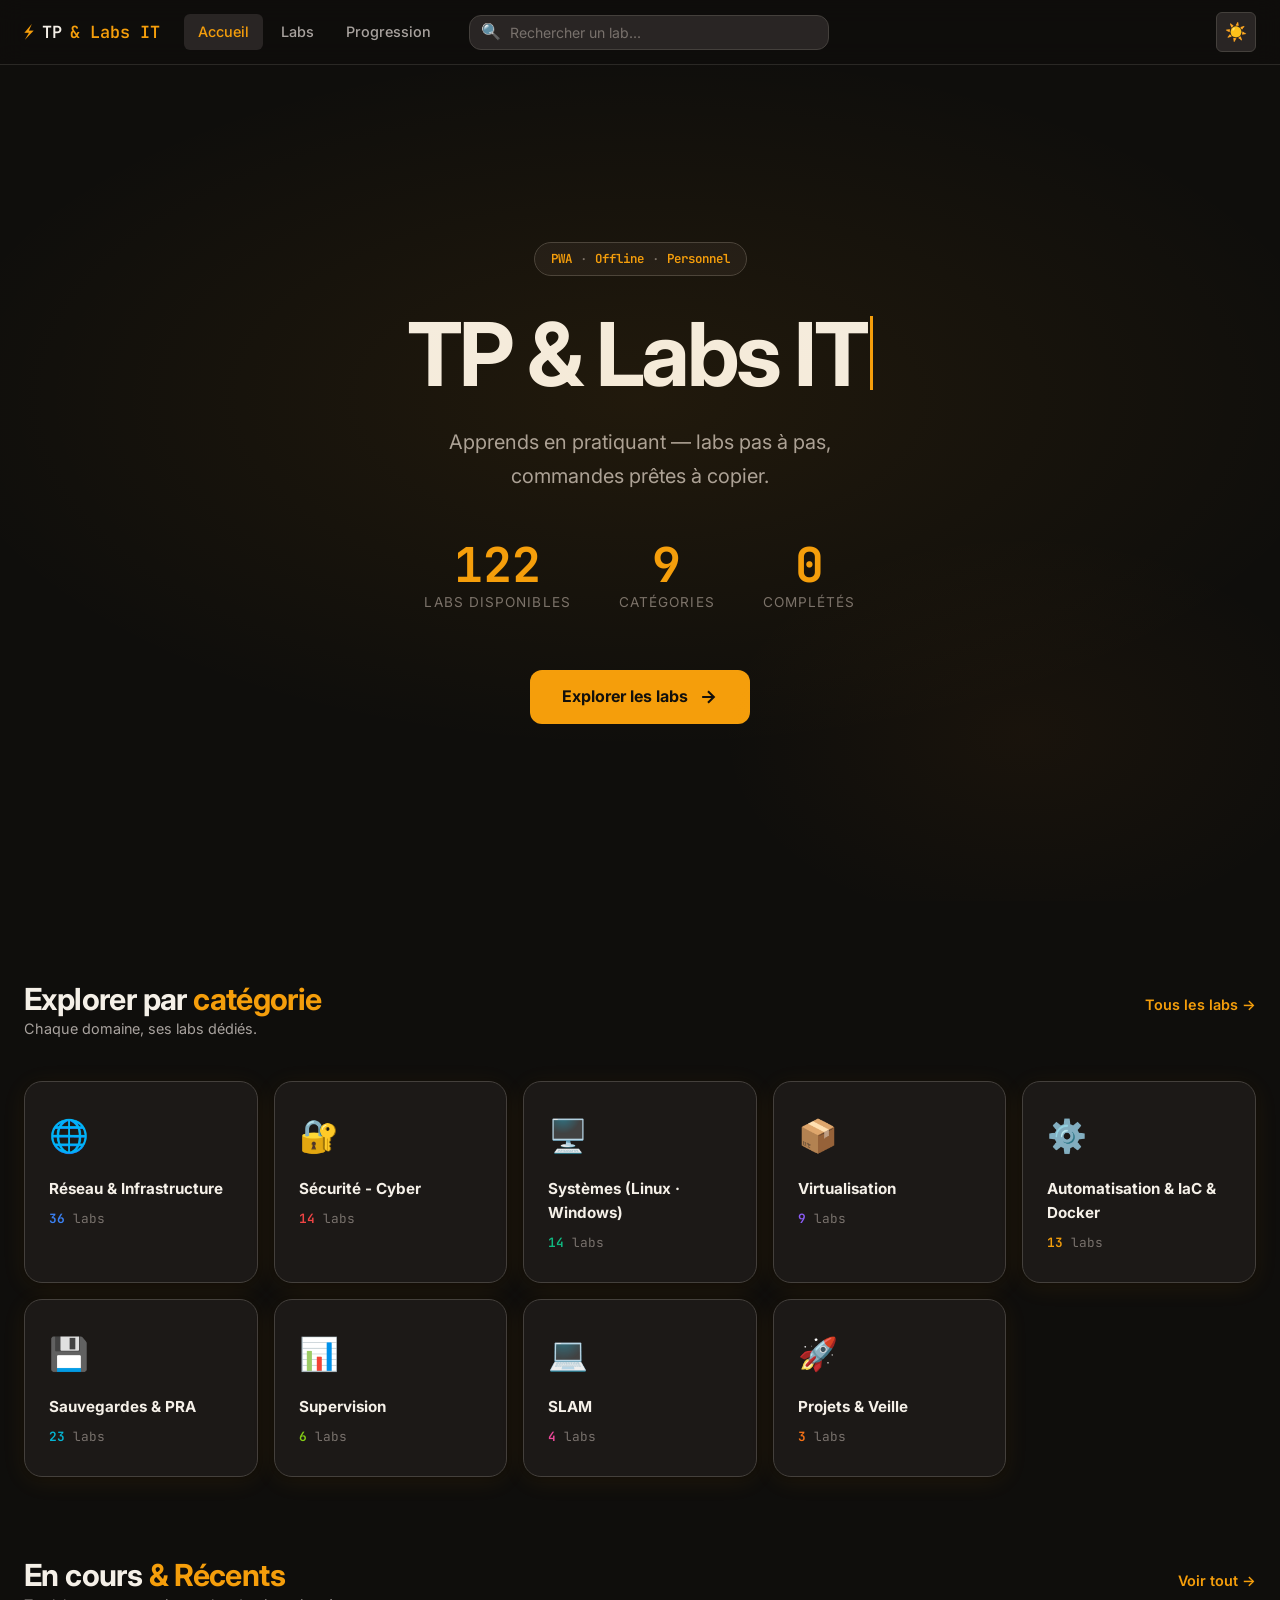
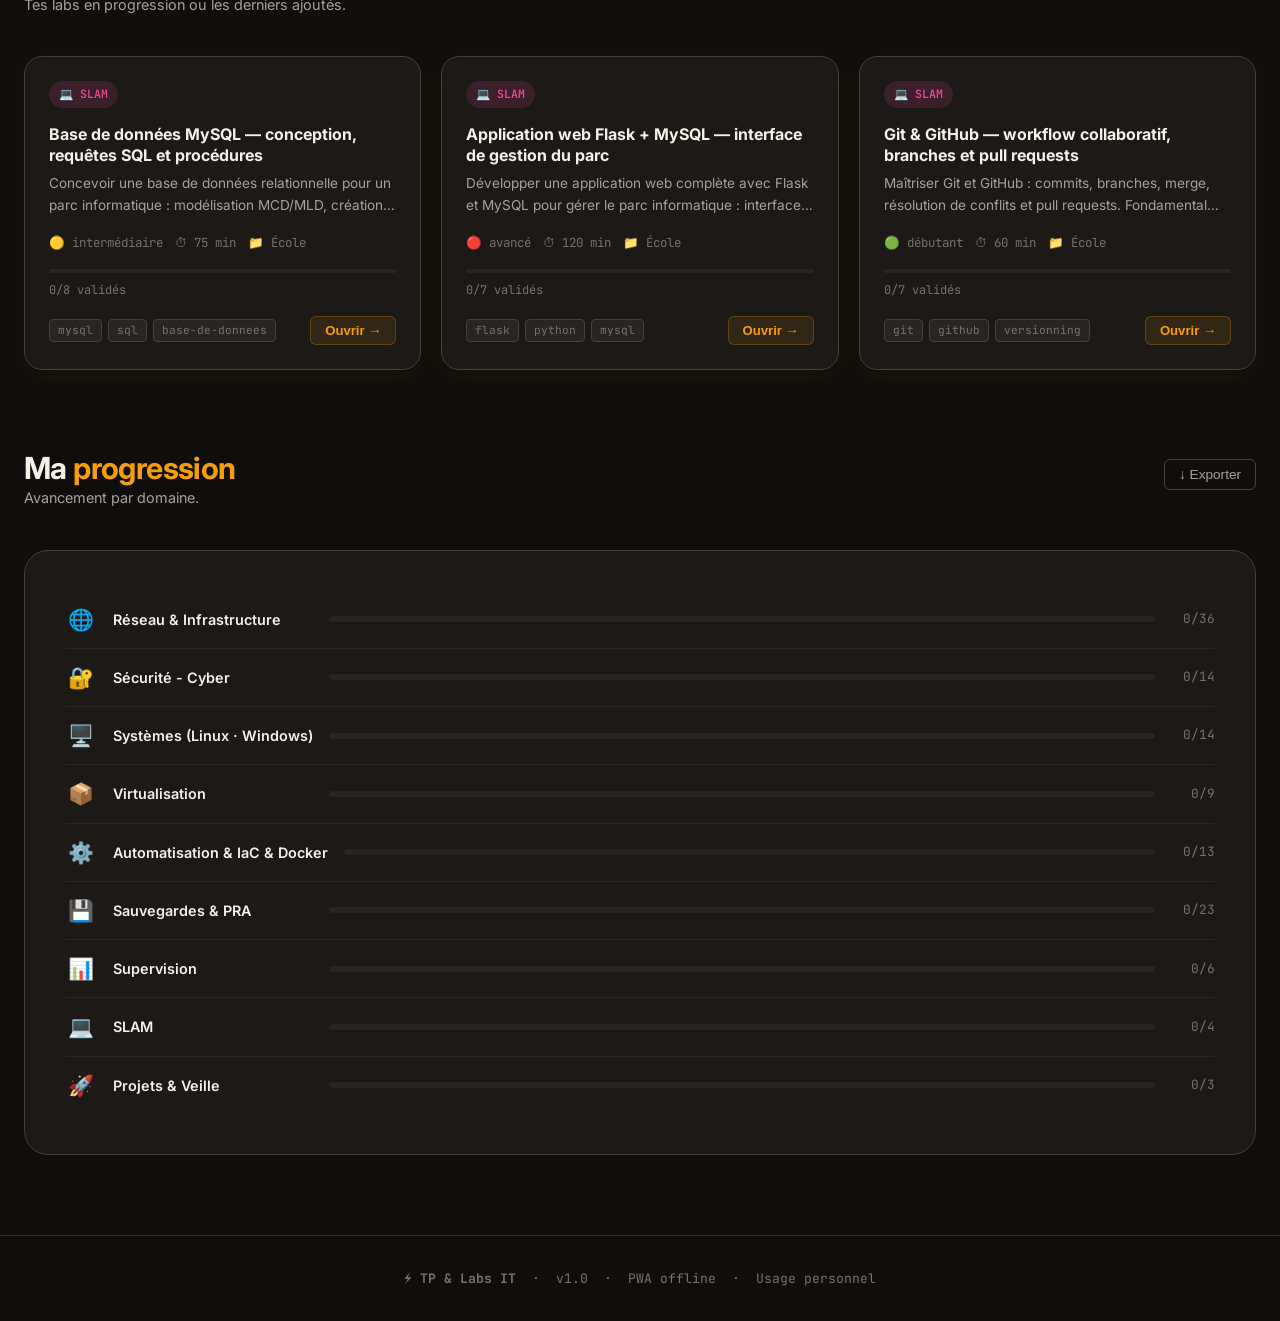
==== commit abacdbdd: "Add files via upload" ====
--- a/index.html
+++ b/index.html
@@ -146,7 +146,16 @@
     }
   </script>
 
-  <script src="data.js"></script>
+  <script src="data-automatisation.js"></script>
+  <script src="data-projets.js"></script>
+  <script src="data-reseau.js"></script>
+  <script src="data-sauvegardes.js"></script>
+  <script src="data-securite.js"></script>
+  <script src="data-slam.js"></script>
+  <script src="data-supervision.js"></script>
+  <script src="data-systemes.js"></script>
+  <script src="data-virtualisation.js"></script>
+  <script src="data-index.js"></script>
   <script src="script.js"></script>
 </body>
 </html>
